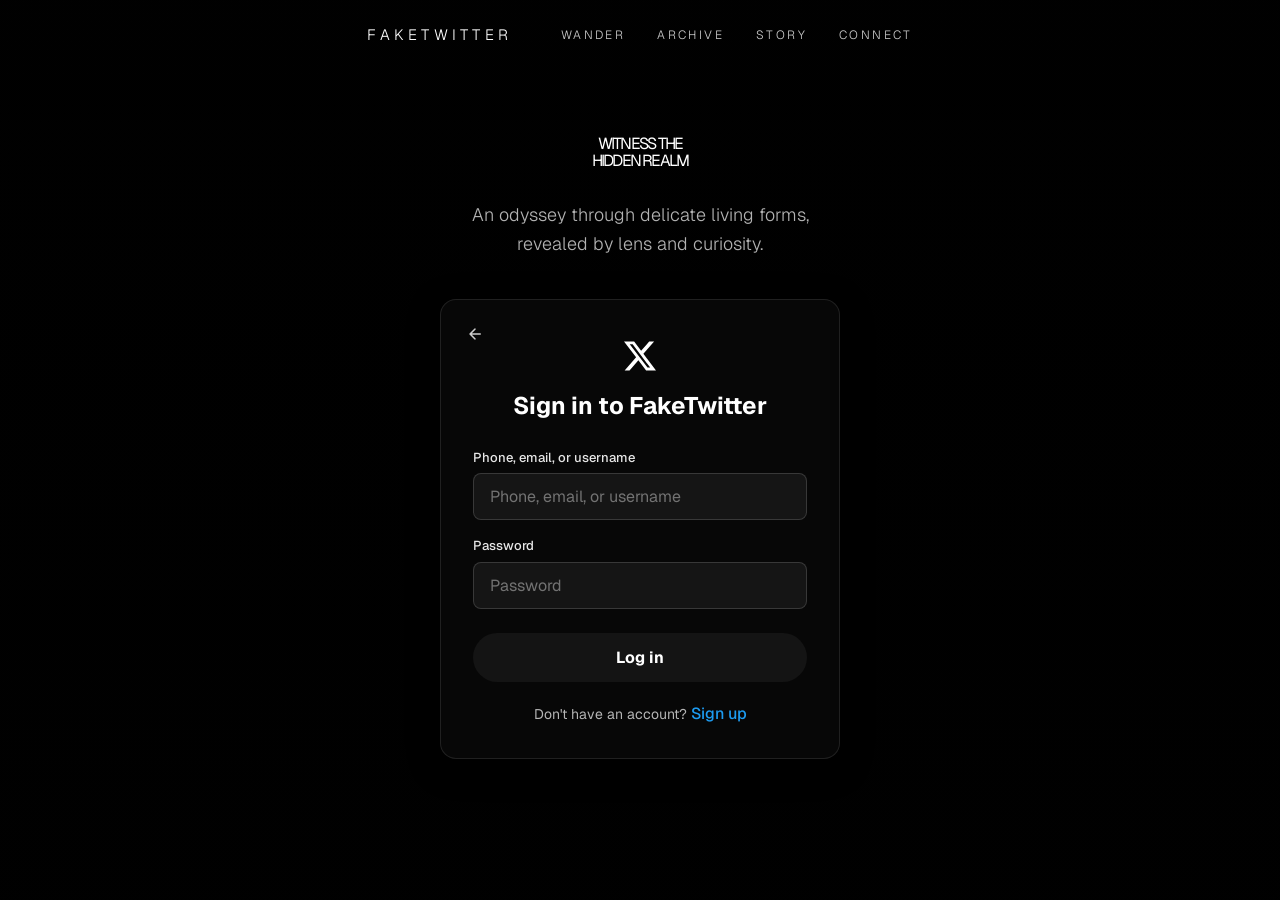
==== login.html @ a74c2a1a "feat: add cinematic login page with video background and form validation Introduces login.html with " ====
<!DOCTYPE html>
<html lang="en">
<head>
    <meta charset="UTF-8">
    <meta name="viewport" content="width=device-width, initial-scale=1.0">
    <title>Sign in — FakeTwitter</title>
    <link rel="stylesheet" href="style.css">
    <link rel="icon" href="assets/favicon.png">
    <link href="https://fonts.googleapis.com/css2?family=Material+Symbols+Rounded" rel="stylesheet">
    <link href="https://db.onlinewebfonts.com/c/2bf40ab72ea4897a3fd9b6e48b233a19?family=Garamond" rel="stylesheet">
    <script src="login.js" defer></script>
</head>
<body class="login-page-body">

    <!-- Layer 0: full-screen looping video background -->
    <video class="login-video" autoplay muted loop playsinline aria-hidden="true">
        <source src="https://d8j0ntlcm91z4.cloudfront.net/user_38xzZboKViGWJOttwIXH07lWA1P/hf_20260619_191346_9d19d66e-86a4-47f7-8dc6-712c1788c3b2.mp4" type="video/mp4">
    </video>

    <!-- Layer 1: dark gradient so text and card stay readable -->
    <div class="login-overlay" aria-hidden="true"></div>

    <!-- Layer 2: top navigation -->
    <header class="login-nav">
        <a href="index.html" class="login-nav-brand" aria-label="Back to FakeTwitter home">FakeTwitter</a>

        <nav class="login-nav-links" aria-label="Main navigation">
            <a href="#">Wander</a>
            <a href="#">Archive</a>
            <a href="#">Story</a>
            <a href="#">Connect</a>
        </nav>

        <button class="login-nav-toggle" type="button" aria-label="Open menu" aria-expanded="false" aria-controls="mobileMenu">
            <span class="material-symbols-rounded login-nav-toggle-icon login-nav-toggle-open">menu</span>
            <span class="material-symbols-rounded login-nav-toggle-icon login-nav-toggle-close">close</span>
        </button>
    </header>

    <!-- Mobile dropdown menu (hidden on desktop) -->
    <nav class="mobile-menu mobile-menu-glass" id="mobileMenu" aria-hidden="true">
        <a href="#">Wander</a>
        <a href="#">Archive</a>
        <a href="#">Story</a>
        <a href="#">Connect</a>
        <a href="index.html" class="mobile-menu-home">Back to Home</a>
    </nav>

  <main class="login-main">

        <!-- Layer 3: cinematic hero copy -->
        <section class="login-hero" aria-label="Welcome">
            <h1 class="login-hero-heading font-garamond">
                <span class="staggered-fade" data-text="WITNESS THE">WITNESS THE</span>
                <span class="staggered-fade" data-text="HIDDEN REALM">HIDDEN REALM</span>
            </h1>

            <p class="login-hero-subtitle login-fade-in" style="animation-delay: 1.6s;">
                An odyssey through delicate living forms,<br class="login-hero-br">
                revealed by lens and curiosity.
            </p>
        </section>

        <!-- Layer 4: sign-in card -->
        <section class="login-card login-card-glass login-fade-in" style="animation-delay: 2s;" aria-label="Sign in">
            <a href="index.html" class="login-back-btn" aria-label="Back to home">
                <span class="material-symbols-rounded">arrow_back</span>
            </a>

            <img src="assets/x-logo.svg" alt="" class="login-logo" width="32" height="32">

            <h2 class="login-heading">Sign in to FakeTwitter</h2>

            <form class="login-form" id="loginForm" novalidate>
                <div class="form-group" id="usernameGroup">
                    <label for="username">Phone, email, or username</label>
                    <input type="text" id="username" name="username" autocomplete="username" placeholder="Phone, email, or username">
                    <span class="error-message" role="alert">Please enter your phone, email, or username.</span>
                </div>

                <div class="form-group" id="passwordGroup">
                    <label for="password">Password</label>
                    <input type="password" id="password" name="password" autocomplete="current-password" placeholder="Password">
                    <span class="error-message" role="alert">Please enter your password.</span>
                </div>

                <button type="submit" class="login-submit-btn">Log in</button>
            </form>

            <p class="login-signup">
                Don't have an account? <a href="#">Sign up</a>
            </p>
        </section>

    </main>

</body>
</html>
---- style.css ----
@import url('https://fonts.googleapis.com/css2?family=Geist:ital,wght@0,100..900;1,100..900&display=swap');

/* ===========================
   CSS Variables (Theme)
   Light mode is default here.
   Dark mode class + values come when we build that feature.
=========================== */

:root {
    --primary-bg-color: rgb(255, 255, 255);
    --primary-bg-color-alt: rgb(20, 20, 20);
    --primary-text-color: rgb(0, 0, 0);
    --primary-text-color-alt: rgb(255, 255, 255);
    --color-border: #eff3f4;
    --secondary-text-color: #536471;
    --color-accent-primary: #1d9bf0;
    --color-accent-hover: #000000dd;
    --color-error: #f4212e;
    
    
    --sidebar-left-width: 275px;
    --sidebar-right-width: 350px;
    --max-content-width: 990px;
}

body.dark-mode {
    --primary-bg-color: rgb(0, 0, 0);
    --primary-bg-color-alt: rgb(255, 255, 255);
    --primary-text-color: rgb(255, 255, 255);
    --primary-text-color-alt: rgb(0, 0, 0);
    --color-border: rgb(47, 51, 54);
    --secondary-text-color: rgb(113, 118, 123);
}


* {
    font-family: 'Geist', sans-serif;
    margin: 0;
    padding: 0;
    box-sizing: border-box;
    font-size: 16px;
    font-weight: 400;
}

body {
    font-family: 'Geist', sans-serif;
    background-color: var(--primary-bg-color);
    color: var(--primary-text-color);
    line-height: 1.5;
}

a {
    text-decoration: none;
    color: inherit;
}

button {
    font-family: inherit;
    cursor: pointer;
    border: none;
    background: none;
    padding: 0;
    margin: 0;
    display: flex;
    align-items: center;
    justify-content: center;
    gap: 8px;
    font-size: 14px;
    font-weight: 500;
    border-radius: 9999px;
    transition: background-color 0.2s ease;
}

/* ===========================
    BASE GRID LAYOUT
    =========================== */
    
.app-grid {
    display: grid;
    grid-template-columns: minmax(88px, var(--sidebar-left-width)) minmax(0, 1fr) minmax(0, var(--sidebar-right-width));
    max-width: 1300px;
    margin: 0 auto;
    min-height: 100vh;
}

/* ----- Left Sidebar ----- */

.left-sidebar {
    display: flex;
    flex-direction: column;
    gap: 16px;
    padding: 12px;
    border-right: 1px solid var(--color-border);
    position: sticky;
    top: 0;
    height: 100vh;
}

.nav-logo {
    font-size: 30px;
    padding: 8px 12px;
}

.nav-links {
    display: flex;
    flex-direction: column;
    gap: 4px;
  }
   
.nav-link {
    display: flex;
    align-items: center;
    gap: 16px;
    padding: 12px;
    border-radius: 9999px;
    font-size: 20px;
    transition: background-color 0.2s ease;
}
   
.nav-link:hover {
    background-color: var(--secondary-text-color);
}
   
.nav-link.active {
    font-weight: 700;
}
   
.nav-icon {
    font-size: 22px;
}
   
.tweet-button {
    margin-top: 8px;
    padding: 14px;
    background-color: var(--primary-bg-color-alt);
    color: var(--primary-text-color-alt);
    font-weight: 700;
    font-size: 17px;
    border-radius: 9999px;
}
   
.tweet-button:hover {
    background-color: var(--color-accent-hover);
}

.dark-mode-switch {
    position: relative;
    display: inline-block;
    width: 60px;
    height: 40px;
}

.dark-mode-switch input {
    opacity: 0;
    width: 0;
    height: 0;
}

.dark-mode-switch .slider {
    position: absolute;
    top: 0;
    left: 0;
    right: 0;
    bottom: 0;
    border-radius: 40px;
    background-color: var(--secondary-text-color);
    transition: .4s;
    cursor: pointer;
}

.dark-mode-switch .slider:before {
    position: absolute;
    content: "";
    height: 28px;
    width: 28px;
    left: 2px;
    bottom: 2px;
    background-color: var(--primary-bg-color);
    border-radius: 50%;
    transition: .4s;
    transform: translateX(0);
}

.dark-mode-switch input:checked + .slider {
    background-color: var(--primary-bg-color-alt);
}
.dark-mode-switch input:checked + .slider:before {
    transform: translateX(28px);
}

.user-mini {
    display: flex;
    align-items: center;
    gap: 10px;
    padding: 12px;
    border-radius: 9999px;
}

.user-mini-avatar {
    width: 40px;
    height: 40px;
    flex-shrink: 0;
}

.user-mini-avatar img {
    width: 40px;
    height: 40px;
    background-color: rgba(255, 255, 255, 1);
    border: 1px solid rgba(0, 0, 0, 1);
    border-radius: 42px;
    box-shadow: 0px 4px 12px 0px rgba(0, 0, 0, 0.15);
}
   
.user-mini:hover {
background-color: var(--secondary-text-color);
}

.user-mini-info {
    display: flex;
    flex-direction: column;
    font-size: 15px;
    flex-grow: 1;
}

.user-mini-name {
    font-weight: 700;
}

.user-mini-username {
    font-size: 14px;
    color: var(--secondary-text-color);
}

/* ===========================
    RIGHT SIDEBAR
    =========================== */

.search-box {
    position: relative;
    display: flex;
    align-items: center;
}

.search-box .search-icon {
    position: absolute;
    left: 14px;
    color: var(--secondary-text-color);
    font-size: 18px;
}

.search-box input {
    width: 100%;
    padding: 12px 16px 12px 40px;
    border-radius: 9999px;
    border: none;
    background-color: var(--color-border);
    font-size: 15px;
    color: var(--primary-text-color);
    outline: none;
}

.widget {
    background-color: var(--color-bg-alt, var(--color-border));
    border-radius: 16px;
    overflow: hidden;
}

.widget h3 {
    padding: 16px 16px 8px;
    font-size: 19px;
    font-weight: 800;
}

.trend-item,
.follow-item {
    display: flex;
    flex-direction: column;
    padding: 8px 16px;
    transition: background-color 0.2s ease;
}

.trend-item:hover {
    background-color: rgba(0, 0, 0, 0.03);
    cursor: pointer;
}

.trend-category,
.follow-handle {
    font-size: 13px;
    color: var(--secondary-text-color);
}

.trend-name {
    font-weight: 700;
    font-size: 15px;
}

.trend-count {
    font-size: 13px;
    color: var(--secondary-text-color);
}

.follow-item {
    flex-direction: row;
    align-items: center;
    gap: 8px;
}

.follow-avatar {
    width: 40px;
    height: 40px;
    flex-shrink: 0;
}

.follow-avatar img {
    width: 40px;
    height: 40px;
    border-radius: 50%;
    object-fit: cover;
}

.follow-info {
    display: flex;
    flex-direction: column;
    flex: 1;
    min-width: 0;
}

.follow-name {
    font-weight: 700;
    font-size: 15px;
}

.follow-btn {
    padding: 6px 16px;
    background-color: var(--primary-text-color);
    color: var(--primary-bg-color);
    font-weight: 700;
    font-size: 14px;
    border-radius: 9999px;
    flex-shrink: 0;
}

/* ===========================
    TIMELINE PAGE
    =========================== */

.timeline-page {
    padding: 12px 0;
    border-right: 1px solid var(--color-border);
    border-left: 1px solid var(--color-border);
}
.tab-bar {
    display: flex;
    align-items: center;
    padding: 12px;
    border-bottom: 1px solid var(--color-border);
}

.tab-bar-item {
    position: relative; /* needs this ::after underline can be positioned relative to this element */
    flex: 1;
    text-align: center;
    font-size: 20px;
    font-weight: 500;
    transition: background-color 0.2s ease;
}

.tab-bar-item:hover {
    background-color: var(--secondary-text-color);
}

.tab-bar-item.active {
    font-weight: 700;
    color: var(--color-accent-primary);
}

.tab-bar-item.active::after {
    content: "";
    position: absolute;
    bottom: 0;
    left: 50%;
    transform: translateX(-50%);
    width: 56px;
    height: 4px;
    border-radius: 9999px;
    background-color: var(--color-accent-primary);
}

/* ===========================
    COMPOSE BOX
    =========================== */

.compose-box {
    display: flex;
    gap: 12px;
    padding: 16px;
    border-bottom: 1px solid var(--color-border);
}

.compose-avatar {
    width: 40px;
    height: 40px;
    flex-shrink: 0;
}

.compose-avatar img {
    width: 40px;
    height: 40px;
    border-radius: 50%;
    object-fit: cover;
}

.compose-body {
    flex: 1;
    display: flex;
    flex-direction: column;
}

.compose-input {
    width: 100%;
    border: none;
    resize: none;
    outline: none;
    font-size: 20px;
    font-family: inherit;
    min-height: 60px;
    padding: 8px 0;
    background: transparent;
    color: var(--primary-text-color);
}

.compose-toolbar {
    display: flex;
    align-items: center;
    justify-content: space-between;
    padding-top: 12px;
    border-top: 1px solid var(--color-border);
}

.compose-icons {
    display: flex;
    align-items: center;
    gap: 4px;
}

.compose-icon-btn {
    width: 36px;
    height: 36px;
    display: flex;
    align-items: center;
    justify-content: center;
    border-radius: 50%;
    color: var(--color-accent-primary);
    transition: background-color 0.2s ease;
}

.compose-icon-btn:hover {
    background-color: rgba(29, 155, 240, 0.1);
}

.compose-post-btn {
    padding: 8px 20px;
    background-color: var(--primary-bg-color-alt);
    color: var(--primary-text-color-alt);
    font-weight: 700;
    font-size: 15px;
    border-radius: 9999px;
}

.compose-post-btn:hover {
    background-color: var(--color-accent-hover);
}

/* ===========================
    FEED
    =========================== */

.tweet {
    display: flex;
    gap: 12px;
    padding: 12px 16px;
    border-bottom: 1px solid var(--color-border);
}
    
.tweet-avatar {
    width: 40px;
    height: 40px;
    flex-shrink: 0;
}

.tweet-avatar img {
    width: 40px;
    height: 40px;
    border-radius: 50%;
    object-fit: cover;
}

.tweet-content {
    flex: 1;
    min-width: 0;
}

.tweet-header {
    display: flex;
    align-items: center;
    gap: 4px;
    margin-bottom: 2px;
}

.tweet-name {
    font-weight: 700;
    font-size: 15px;
}

.tweet-verified {
    font-size: 16px;
    color: var(--color-accent-primary);
}

.tweet-handle,
.tweet-dot,
.tweet-time {
    font-size: 15px;
    color: var(--secondary-text-color);
}

.tweet-more {
    margin-left: auto;
    width: 32px;
    height: 32px;
    display: flex;
    align-items: center;
    justify-content: center;
    border-radius: 50%;
    color: var(--secondary-text-color);
    flex-shrink: 0;
}

.tweet-more:hover {
    background-color: rgba(29, 155, 240, 0.1);
    color: var(--color-accent-primary);
}

.tweet-text {
    font-size: 15px;
    margin-bottom: 12px;
    white-space: pre-wrap;
}

.tweet-image {
    width: 100%;
    border-radius: 16px;
    margin-bottom: 12px;
    display: block;
}

.tweet-actions {
    display: flex;
    align-items: center;
    justify-content: space-between;
    max-width: 425px;
}

.tweet-action {
    display: flex;
    align-items: center;
    gap: 4px;
    font-size: 13px;
    color: var(--secondary-text-color);
}

.tweet-action .material-symbols-rounded {
    font-size: 18px;
}

.tweet-action:hover {
    color: var(--color-accent-primary);
}

/* ===========================
   LOGIN PAGE — CINEMATIC HERO
   Always dark/cinematic; does not use body.dark-mode toggle.
=========================== */

.font-garamond {
    font-family: 'Garamond', 'Times New Roman', serif;
}

.liquid-glass {
    background: rgba(255, 255, 255, 0.01);
    background-blend-mode: luminosity;
    backdrop-filter: blur(4px);
    -webkit-backdrop-filter: blur(4px);
    border: none;
    box-shadow: inset 0 1px 1px rgba(255, 255, 255, 0.1);
    position: relative;
    overflow: hidden;
}

.liquid-glass::before {
    content: '';
    position: absolute;
    inset: 0;
    border-radius: inherit;
    padding: 1.4px;
    background: linear-gradient(180deg,
        rgba(255, 255, 255, 0.45) 0%, rgba(255, 255, 255, 0.15) 20%,
        rgba(255, 255, 255, 0) 40%, rgba(255, 255, 255, 0) 60%,
        rgba(255, 255, 255, 0.15) 80%, rgba(255, 255, 255, 0.45) 100%);
    -webkit-mask: linear-gradient(#fff 0 0) content-box, linear-gradient(#fff 0 0);
    -webkit-mask-composite: xor;
    mask-composite: exclude;
    pointer-events: none;
}

.liquid-glass:hover {
    background: rgba(255, 255, 255, 0.04);
    box-shadow: inset 0 1px 2px rgba(255, 255, 255, 0.15);
}

.liquid-glass:active {
    transform: scale(0.98);
}

.mobile-menu-glass {
    background: rgba(10, 10, 10, 0.7);
    backdrop-filter: blur(20px);
    -webkit-backdrop-filter: blur(20px);
    border: 1px solid rgba(255, 255, 255, 0.08);
    box-shadow: 0 8px 32px rgba(0, 0, 0, 0.4), inset 0 1px 0 rgba(255, 255, 255, 0.1);
}

body.login-page-body {
    background-color: #010101;
    color: #ffffff;
    min-height: 100vh;
    overflow-x: hidden;
    -webkit-font-smoothing: antialiased;
    -moz-osx-font-smoothing: grayscale;
}

.login-video {
    position: fixed;
    inset: 0;
    width: 100%;
    height: 100%;
    object-fit: cover;
    object-position: center;
    z-index: 0;
}

.login-overlay {
    position: fixed;
    inset: 0;
    z-index: 1;
    background: linear-gradient(
        to bottom,
        rgba(1, 1, 1, 0.55) 0%,
        rgba(1, 1, 1, 0.35) 40%,
        rgba(1, 1, 1, 0.65) 100%
    );
    pointer-events: none;
}

.login-nav {
    position: relative;
    z-index: 20;
    display: flex;
    align-items: center;
    justify-content: space-between;
    padding: 1.25rem 1rem;
    max-width: 1200px;
    margin: 0 auto;
}

.login-nav-brand {
    color: #ffffff;
    text-transform: uppercase;
    letter-spacing: 0.25em;
    font-weight: 300;
    font-size: 0.875rem;
    transition: opacity 0.3s ease;
}

.login-nav-brand:hover {
    opacity: 0.8;
}

.login-nav-links {
    display: none;
    align-items: center;
    gap: 2rem;
}

.login-nav-links a {
    color: rgba(255, 255, 255, 0.8);
    text-transform: uppercase;
    letter-spacing: 0.2em;
    font-size: 0.75rem;
    font-weight: 300;
    transition: color 0.3s ease;
}

.login-nav-links a:hover {
    color: #ffffff;
}

.login-nav-toggle {
    display: flex;
    align-items: center;
    justify-content: center;
    width: 44px;
    height: 44px;
    color: #ffffff;
    background: transparent;
    border-radius: 50%;
    transition: background-color 0.2s ease;
}

.login-nav-toggle:hover {
    background: rgba(255, 255, 255, 0.1);
}

.login-nav-toggle-icon {
    font-size: 22px;
}

.login-nav-toggle-close {
    display: none;
}

.login-nav-toggle[aria-expanded="true"] .login-nav-toggle-open {
    display: none;
}

.login-nav-toggle[aria-expanded="true"] .login-nav-toggle-close {
    display: block;
}

.mobile-menu {
    display: none;
    position: fixed;
    top: 4rem;
    left: 1rem;
    right: 1rem;
    z-index: 50;
    flex-direction: column;
    align-items: center;
    gap: 1.25rem;
    padding: 2rem;
    border-radius: 1rem;
    opacity: 0;
    visibility: hidden;
    transform: translateY(-10px);
    transition: opacity 0.3s ease, transform 0.3s ease, visibility 0.3s ease;
}

.mobile-menu a {
    color: rgba(255, 255, 255, 0.9);
    text-transform: uppercase;
    letter-spacing: 0.25em;
    font-weight: 300;
    font-size: 0.875rem;
    opacity: 0;
    transform: translateY(-8px);
    transition: color 0.3s ease, opacity 0.3s ease, transform 0.3s ease;
}

.mobile-menu a:hover {
    color: #ffffff;
}

.mobile-menu.is-open {
    display: flex;
    opacity: 1;
    visibility: visible;
    transform: translateY(0);
}

.mobile-menu.is-open a {
    opacity: 1;
    transform: translateY(0);
}

.mobile-menu.is-open a:nth-child(1) { transition-delay: 0.05s; }
.mobile-menu.is-open a:nth-child(2) { transition-delay: 0.11s; }
.mobile-menu.is-open a:nth-child(3) { transition-delay: 0.17s; }
.mobile-menu.is-open a:nth-child(4) { transition-delay: 0.23s; }
.mobile-menu.is-open a:nth-child(5) { transition-delay: 0.29s; }

.mobile-menu-home {
    margin-top: 0.5rem;
    padding-top: 1rem;
    border-top: 1px solid rgba(255, 255, 255, 0.1);
    color: var(--color-accent-primary) !important;
}

.login-main {
    position: relative;
    z-index: 10;
    display: flex;
    flex-direction: column;
    align-items: center;
    padding: 0 1.25rem 2.5rem;
    min-height: calc(100vh - 72px);
}

.login-hero {
    text-align: center;
    padding-top: 3rem;
    margin-bottom: 2rem;
}

.login-hero-heading {
    display: flex;
    flex-direction: column;
    font-weight: 400;
    color: #ffffff;
    line-height: 1.08;
    letter-spacing: -0.02em;
    margin-bottom: 1.5rem;
    font-size: clamp(2.25rem, 8vw, 6rem);
}

.login-hero-heading .staggered-fade {
    display: block;
}

.staggered-fade .char {
    display: inline-block;
    opacity: 0;
    transform: translateY(4px);
    transition: opacity 0.5s ease, transform 0.5s ease;
}

.staggered-fade.in-view .char {
    opacity: 1;
    transform: translateY(0);
}

.login-hero-subtitle {
    color: rgba(255, 255, 255, 0.7);
    font-weight: 300;
    line-height: 1.6;
    max-width: 20rem;
    margin: 0 auto;
    font-size: 0.875rem;
}

.login-hero-br {
    display: none;
}

.login-fade-in {
    opacity: 0;
    transform: translateY(20px);
    animation: loginFadeInUp 0.8s ease forwards;
}

@keyframes loginFadeInUp {
    to {
        opacity: 1;
        transform: translateY(0);
    }
}

.login-card {
    position: relative;
    width: 100%;
    max-width: 400px;
    padding: 2rem 1.5rem 1.5rem;
    border-radius: 1rem;
}

.login-card-glass {
    background: rgba(10, 10, 10, 0.75);
    backdrop-filter: blur(20px);
    -webkit-backdrop-filter: blur(20px);
    border: 1px solid rgba(255, 255, 255, 0.1);
    box-shadow: 0 8px 32px rgba(0, 0, 0, 0.4);
}

.login-back-btn {
    position: absolute;
    top: 1rem;
    left: 1rem;
    display: flex;
    align-items: center;
    justify-content: center;
    width: 36px;
    height: 36px;
    border-radius: 50%;
    color: rgba(255, 255, 255, 0.8);
    transition: background-color 0.2s ease, color 0.2s ease;
}

.login-back-btn:hover {
    background: rgba(255, 255, 255, 0.1);
    color: #ffffff;
}

.login-back-btn .material-symbols-rounded {
    font-size: 20px;
}

.login-logo {
    display: block;
    width: 32px;
    height: 32px;
    margin: 0 auto 1rem;
    filter: invert(1);
}

.login-heading {
    font-size: 1.5rem;
    font-weight: 700;
    text-align: center;
    margin-bottom: 1.5rem;
    color: #ffffff;
}

.login-form {
    display: flex;
    flex-direction: column;
    gap: 1rem;
}

.form-group {
    display: flex;
    flex-direction: column;
    gap: 0.375rem;
}

.form-group label {
    font-size: 0.8125rem;
    font-weight: 500;
    color: rgba(255, 255, 255, 0.9);
}

.form-group input {
    width: 100%;
    padding: 0.75rem 1rem;
    border-radius: 0.5rem;
    border: 1px solid rgba(255, 255, 255, 0.15);
    background: rgba(255, 255, 255, 0.06);
    color: #ffffff;
    font-size: 1rem;
    font-family: inherit;
    outline: none;
    transition: border-color 0.2s ease, box-shadow 0.2s ease;
}

.form-group input::placeholder {
    color: rgba(255, 255, 255, 0.4);
}

.form-group input:focus {
    border-color: var(--color-accent-primary);
    box-shadow: 0 0 0 2px rgba(29, 155, 240, 0.25);
}

.form-group.has-error input {
    border-color: var(--color-error);
    box-shadow: 0 0 0 2px rgba(244, 33, 46, 0.2);
}

.error-message {
    display: none;
    font-size: 0.8125rem;
    color: var(--color-error);
}

.form-group.has-error .error-message {
    display: block;
}

.login-submit-btn {
    width: 100%;
    margin-top: 0.5rem;
    padding: 0.875rem 1.25rem;
    background-color: var(--primary-bg-color-alt);
    color: var(--primary-text-color-alt);
    font-weight: 700;
    font-size: 1rem;
    border-radius: 9999px;
    transition: background-color 0.2s ease;
}

.login-submit-btn:hover {
    background-color: var(--color-accent-hover);
}

.login-signup {
    margin-top: 1.25rem;
    text-align: center;
    font-size: 0.875rem;
    color: rgba(255, 255, 255, 0.7);
}

.login-signup a {
    color: var(--color-accent-primary);
    font-weight: 500;
}

.login-signup a:hover {
    text-decoration: underline;
}

@media (min-width: 640px) {
    .login-nav-brand {
        letter-spacing: 0.3em;
        font-size: 0.9375rem;
    }

    .login-hero {
        padding-top: 4rem;
        margin-bottom: 2.5rem;
    }

    .login-hero-heading {
        margin-bottom: 2rem;
        font-size: clamp(3rem, 10vw, 6rem);
    }

    .login-hero-subtitle {
        max-width: 28rem;
        font-size: 1rem;
    }

    .login-hero-br {
        display: inline;
    }

    .login-main {
        padding: 0 2rem 3rem;
    }

    .login-card {
        padding: 2.5rem 2rem 2rem;
    }
}

@media (min-width: 768px) {
    .login-nav {
        justify-content: center;
        gap: 3rem;
        padding: 1.5rem 2rem;
    }

    .login-nav-links {
        display: flex;
    }

    .login-nav-toggle {
        display: none;
    }

    .mobile-menu {
        display: none !important;
    }

    .login-hero-heading {
        font-size: clamp(4rem, 8vw, 7rem);
    }

    .login-hero-subtitle {
        font-size: 1.125rem;
    }
}

@media (min-width: 1024px) {
    .login-hero-heading {
        font-size: clamp(5rem, 7vw, 8rem);
    }
}

@media (max-width: 480px) {
    .login-main {
        padding: 0 0 1.5rem;
    }

    .login-hero {
        padding: 2rem 1.25rem 1.5rem;
    }

    .login-card {
        max-width: none;
        border-radius: 0;
        border-left: none;
        border-right: none;
        min-height: auto;
    }
}
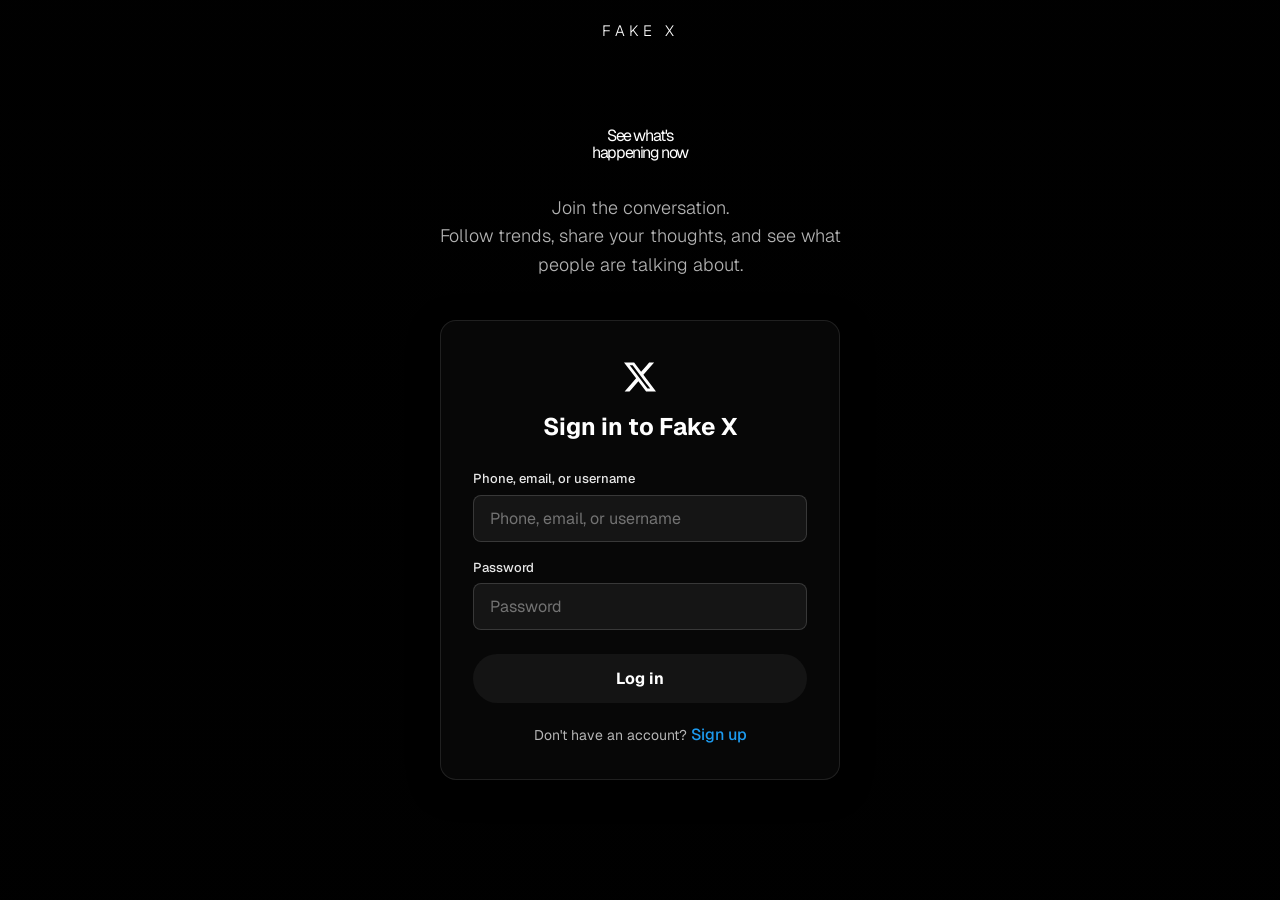
==== commit 5f32b822: "feat: implement login redirection and update branding to Fake X Adds functionality to redirect users" ====
--- a/login.html
+++ b/login.html
@@ -3,11 +3,10 @@
 <head>
     <meta charset="UTF-8">
     <meta name="viewport" content="width=device-width, initial-scale=1.0">
-    <title>Sign in — FakeTwitter</title>
+    <title>Sign in — Fake X</title>
     <link rel="stylesheet" href="style.css">
     <link rel="icon" href="assets/favicon.png">
     <link href="https://fonts.googleapis.com/css2?family=Material+Symbols+Rounded" rel="stylesheet">
-    <link href="https://db.onlinewebfonts.com/c/2bf40ab72ea4897a3fd9b6e48b233a19?family=Garamond" rel="stylesheet">
     <script src="login.js" defer></script>
 </head>
 <body class="login-page-body">
@@ -20,56 +19,30 @@
     <!-- Layer 1: dark gradient so text and card stay readable -->
     <div class="login-overlay" aria-hidden="true"></div>
 
-    <!-- Layer 2: top navigation -->
+    <!-- Top bar: brand only -->
     <header class="login-nav">
-        <a href="index.html" class="login-nav-brand" aria-label="Back to FakeTwitter home">FakeTwitter</a>
-
-        <nav class="login-nav-links" aria-label="Main navigation">
-            <a href="#">Wander</a>
-            <a href="#">Archive</a>
-            <a href="#">Story</a>
-            <a href="#">Connect</a>
-        </nav>
-
-        <button class="login-nav-toggle" type="button" aria-label="Open menu" aria-expanded="false" aria-controls="mobileMenu">
-            <span class="material-symbols-rounded login-nav-toggle-icon login-nav-toggle-open">menu</span>
-            <span class="material-symbols-rounded login-nav-toggle-icon login-nav-toggle-close">close</span>
-        </button>
+        <span class="login-nav-brand">Fake X</span>
     </header>
-
-    <!-- Mobile dropdown menu (hidden on desktop) -->
-    <nav class="mobile-menu mobile-menu-glass" id="mobileMenu" aria-hidden="true">
-        <a href="#">Wander</a>
-        <a href="#">Archive</a>
-        <a href="#">Story</a>
-        <a href="#">Connect</a>
-        <a href="index.html" class="mobile-menu-home">Back to Home</a>
-    </nav>
 
   <main class="login-main">
 
-        <!-- Layer 3: cinematic hero copy -->
         <section class="login-hero" aria-label="Welcome">
-            <h1 class="login-hero-heading font-garamond">
-                <span class="staggered-fade" data-text="WITNESS THE">WITNESS THE</span>
-                <span class="staggered-fade" data-text="HIDDEN REALM">HIDDEN REALM</span>
+            <h1 class="login-hero-heading">
+                <span class="staggered-fade" data-text="See what's">See what's</span>
+                <span class="staggered-fade" data-text="happening now">happening now</span>
             </h1>
 
             <p class="login-hero-subtitle login-fade-in" style="animation-delay: 1.6s;">
-                An odyssey through delicate living forms,<br class="login-hero-br">
-                revealed by lens and curiosity.
+                Join the conversation.<br class="login-hero-br">
+                Follow trends, share your thoughts, and see what people are talking about.
             </p>
         </section>
 
-        <!-- Layer 4: sign-in card -->
+        <!-- Sign-in card -->
         <section class="login-card login-card-glass login-fade-in" style="animation-delay: 2s;" aria-label="Sign in">
-            <a href="index.html" class="login-back-btn" aria-label="Back to home">
-                <span class="material-symbols-rounded">arrow_back</span>
-            </a>
-
             <img src="assets/x-logo.svg" alt="" class="login-logo" width="32" height="32">
 
-            <h2 class="login-heading">Sign in to FakeTwitter</h2>
+            <h2 class="login-heading">Sign in to Fake X</h2>
 
             <form class="login-form" id="loginForm" novalidate>
                 <div class="form-group" id="usernameGroup">
--- a/style.css
+++ b/style.css
@@ -668,7 +668,7 @@
     z-index: 20;
     display: flex;
     align-items: center;
-    justify-content: space-between;
+    justify-content: center;
     padding: 1.25rem 1rem;
     max-width: 1200px;
     margin: 0 auto;
@@ -677,123 +677,9 @@
 .login-nav-brand {
     color: #ffffff;
     text-transform: uppercase;
-    letter-spacing: 0.25em;
+    letter-spacing: 0.3em;
     font-weight: 300;
-    font-size: 0.875rem;
-    transition: opacity 0.3s ease;
-}
-
-.login-nav-brand:hover {
-    opacity: 0.8;
-}
-
-.login-nav-links {
-    display: none;
-    align-items: center;
-    gap: 2rem;
-}
-
-.login-nav-links a {
-    color: rgba(255, 255, 255, 0.8);
-    text-transform: uppercase;
-    letter-spacing: 0.2em;
-    font-size: 0.75rem;
-    font-weight: 300;
-    transition: color 0.3s ease;
-}
-
-.login-nav-links a:hover {
-    color: #ffffff;
-}
-
-.login-nav-toggle {
-    display: flex;
-    align-items: center;
-    justify-content: center;
-    width: 44px;
-    height: 44px;
-    color: #ffffff;
-    background: transparent;
-    border-radius: 50%;
-    transition: background-color 0.2s ease;
-}
-
-.login-nav-toggle:hover {
-    background: rgba(255, 255, 255, 0.1);
-}
-
-.login-nav-toggle-icon {
-    font-size: 22px;
-}
-
-.login-nav-toggle-close {
-    display: none;
-}
-
-.login-nav-toggle[aria-expanded="true"] .login-nav-toggle-open {
-    display: none;
-}
-
-.login-nav-toggle[aria-expanded="true"] .login-nav-toggle-close {
-    display: block;
-}
-
-.mobile-menu {
-    display: none;
-    position: fixed;
-    top: 4rem;
-    left: 1rem;
-    right: 1rem;
-    z-index: 50;
-    flex-direction: column;
-    align-items: center;
-    gap: 1.25rem;
-    padding: 2rem;
-    border-radius: 1rem;
-    opacity: 0;
-    visibility: hidden;
-    transform: translateY(-10px);
-    transition: opacity 0.3s ease, transform 0.3s ease, visibility 0.3s ease;
-}
-
-.mobile-menu a {
-    color: rgba(255, 255, 255, 0.9);
-    text-transform: uppercase;
-    letter-spacing: 0.25em;
-    font-weight: 300;
-    font-size: 0.875rem;
-    opacity: 0;
-    transform: translateY(-8px);
-    transition: color 0.3s ease, opacity 0.3s ease, transform 0.3s ease;
-}
-
-.mobile-menu a:hover {
-    color: #ffffff;
-}
-
-.mobile-menu.is-open {
-    display: flex;
-    opacity: 1;
-    visibility: visible;
-    transform: translateY(0);
-}
-
-.mobile-menu.is-open a {
-    opacity: 1;
-    transform: translateY(0);
-}
-
-.mobile-menu.is-open a:nth-child(1) { transition-delay: 0.05s; }
-.mobile-menu.is-open a:nth-child(2) { transition-delay: 0.11s; }
-.mobile-menu.is-open a:nth-child(3) { transition-delay: 0.17s; }
-.mobile-menu.is-open a:nth-child(4) { transition-delay: 0.23s; }
-.mobile-menu.is-open a:nth-child(5) { transition-delay: 0.29s; }
-
-.mobile-menu-home {
-    margin-top: 0.5rem;
-    padding-top: 1rem;
-    border-top: 1px solid rgba(255, 255, 255, 0.1);
-    color: var(--color-accent-primary) !important;
+    font-size: 0.9375rem;
 }
 
 .login-main {
@@ -815,12 +701,12 @@
 .login-hero-heading {
     display: flex;
     flex-direction: column;
-    font-weight: 400;
+    font-weight: 700;
     color: #ffffff;
-    line-height: 1.08;
+    line-height: 1.1;
     letter-spacing: -0.02em;
     margin-bottom: 1.5rem;
-    font-size: clamp(2.25rem, 8vw, 6rem);
+    font-size: clamp(2.25rem, 8vw, 4.5rem);
 }
 
 .login-hero-heading .staggered-fade {
@@ -1008,11 +894,6 @@
 }
 
 @media (min-width: 640px) {
-    .login-nav-brand {
-        letter-spacing: 0.3em;
-        font-size: 0.9375rem;
-    }
-
     .login-hero {
         padding-top: 4rem;
         margin-bottom: 2.5rem;
@@ -1020,7 +901,7 @@
 
     .login-hero-heading {
         margin-bottom: 2rem;
-        font-size: clamp(3rem, 10vw, 6rem);
+        font-size: clamp(2.5rem, 8vw, 4.5rem);
     }
 
     .login-hero-subtitle {
@@ -1042,28 +923,6 @@
 }
 
 @media (min-width: 768px) {
-    .login-nav {
-        justify-content: center;
-        gap: 3rem;
-        padding: 1.5rem 2rem;
-    }
-
-    .login-nav-links {
-        display: flex;
-    }
-
-    .login-nav-toggle {
-        display: none;
-    }
-
-    .mobile-menu {
-        display: none !important;
-    }
-
-    .login-hero-heading {
-        font-size: clamp(4rem, 8vw, 7rem);
-    }
-
     .login-hero-subtitle {
         font-size: 1.125rem;
     }
@@ -1071,7 +930,7 @@
 
 @media (min-width: 1024px) {
     .login-hero-heading {
-        font-size: clamp(5rem, 7vw, 8rem);
+        font-size: 4.5rem;
     }
 }
 
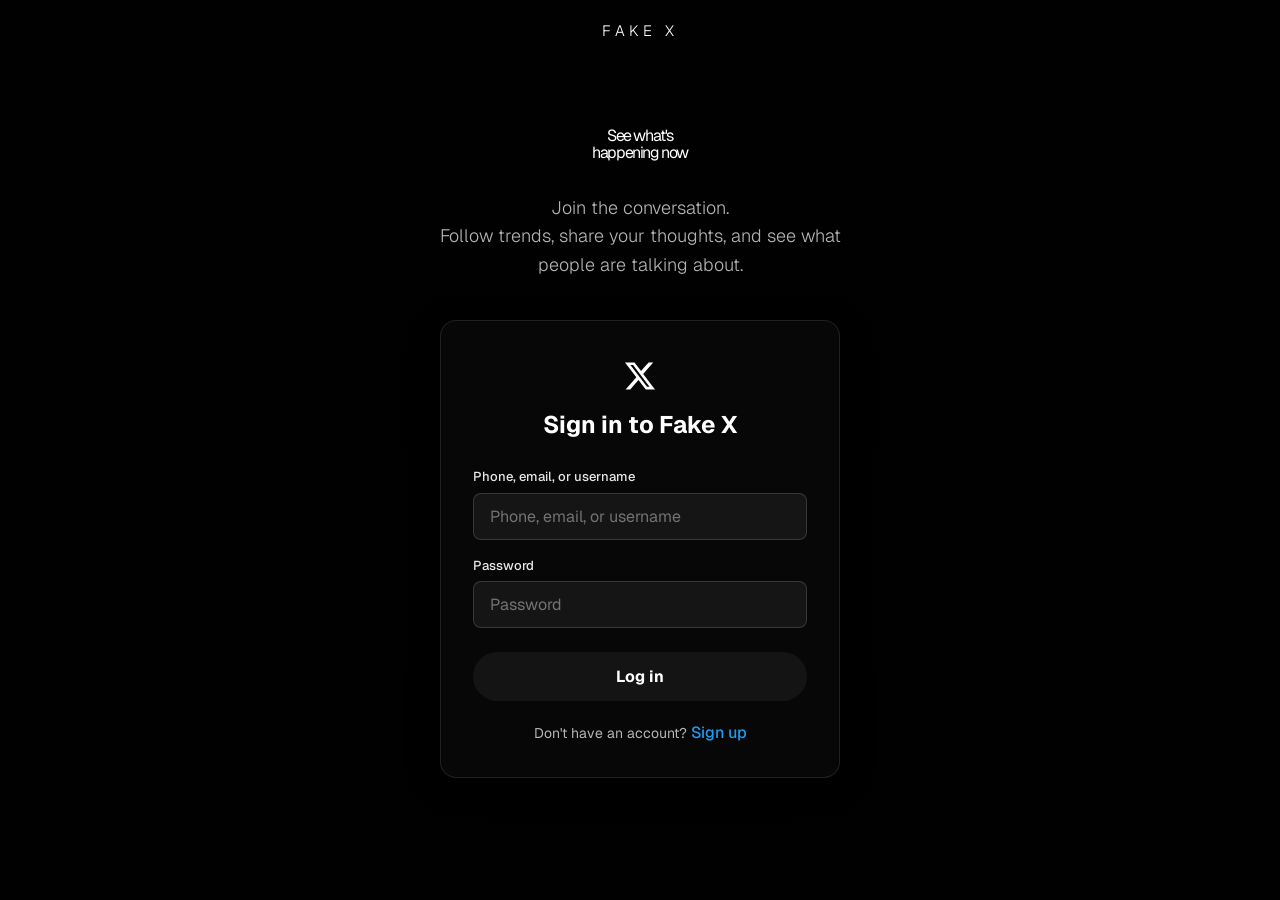
==== commit 208af7c0: "fix: corrected the styling of the logo.svg" ====
--- a/login.html
+++ b/login.html
@@ -40,7 +40,7 @@
 
         <!-- Sign-in card -->
         <section class="login-card login-card-glass login-fade-in" style="animation-delay: 2s;" aria-label="Sign in">
-            <img src="assets/x-logo.svg" alt="" class="login-logo" width="32" height="32">
+            <img src="assets/x-logo.svg" alt="" class="login-logo" width="30" height="30">
 
             <h2 class="login-heading">Sign in to Fake X</h2>
 
--- a/style.css
+++ b/style.css
@@ -97,8 +97,19 @@
 }
 
 .nav-logo {
-    font-size: 30px;
+    display: inline-flex;
+    align-items: center;
     padding: 8px 12px;
+}
+
+.nav-logo img {
+    width: 30px;
+    height: 30px;
+    display: block;
+}
+
+body.dark-mode .nav-logo img {
+    filter: invert(1);
 }
 
 .nav-links {
@@ -792,8 +803,8 @@
 
 .login-logo {
     display: block;
-    width: 32px;
-    height: 32px;
+    width: 30px;
+    height: 30px;
     margin: 0 auto 1rem;
     filter: invert(1);
 }
@@ -951,3 +962,106 @@
         min-height: auto;
     }
 }
+
+/* ===========================
+   NOTIFICATIONS PAGE
+=========================== */
+
+.notifications-page-header {
+    position: sticky;
+    top: 0;
+    z-index: 10;
+    display: flex;
+    align-items: center;
+    justify-content: center;
+    padding: 12px 16px;
+    background-color: var(--primary-bg-color);
+    border-bottom: 1px solid var(--color-border);
+}
+
+.notifications-page-header h1 {
+    font-size: 20px;
+    font-weight: 800;
+    color: var(--primary-text-color);
+}
+
+.notification {
+    display: flex;
+    gap: 12px;
+    align-items: flex-start;
+    padding: 12px 16px;
+    border-bottom: 1px solid var(--color-border);
+    transition: background-color 0.2s ease;
+    cursor: pointer;
+}
+
+.notification:hover {
+    background-color: color-mix(in srgb, var(--secondary-text-color) 12%, transparent);
+}
+
+.notification-icon {
+    display: flex;
+    align-items: center;
+    justify-content: center;
+    width: 32px;
+    flex-shrink: 0;
+    padding-top: 4px;
+}
+
+.notification-icon .material-symbols-rounded {
+    font-size: 18px;
+}
+
+.notification-icon--like .material-symbols-rounded,
+.notification-icon--reply .material-symbols-rounded {
+    color: var(--color-accent-primary);
+}
+
+.notification-icon--retweet .material-symbols-rounded,
+.notification-icon--follow .material-symbols-rounded {
+    color: var(--secondary-text-color);
+}
+
+.notification-avatar {
+    width: 40px;
+    height: 40px;
+    flex-shrink: 0;
+}
+
+.notification-avatar img {
+    width: 40px;
+    height: 40px;
+    border-radius: 50%;
+    object-fit: cover;
+}
+
+.notification-body {
+    flex: 1;
+    min-width: 0;
+}
+
+.notification-text {
+    font-size: 15px;
+    color: var(--primary-text-color);
+    line-height: 1.4;
+}
+
+.notification-text strong {
+    font-weight: 700;
+}
+
+.notification-time {
+    display: block;
+    font-size: 13px;
+    color: var(--secondary-text-color);
+    margin-top: 4px;
+}
+
+.notification-preview {
+    font-size: 15px;
+    color: var(--secondary-text-color);
+    margin-top: 8px;
+    padding-left: 12px;
+    border-left: 2px solid var(--color-border);
+    line-height: 1.4;
+}
